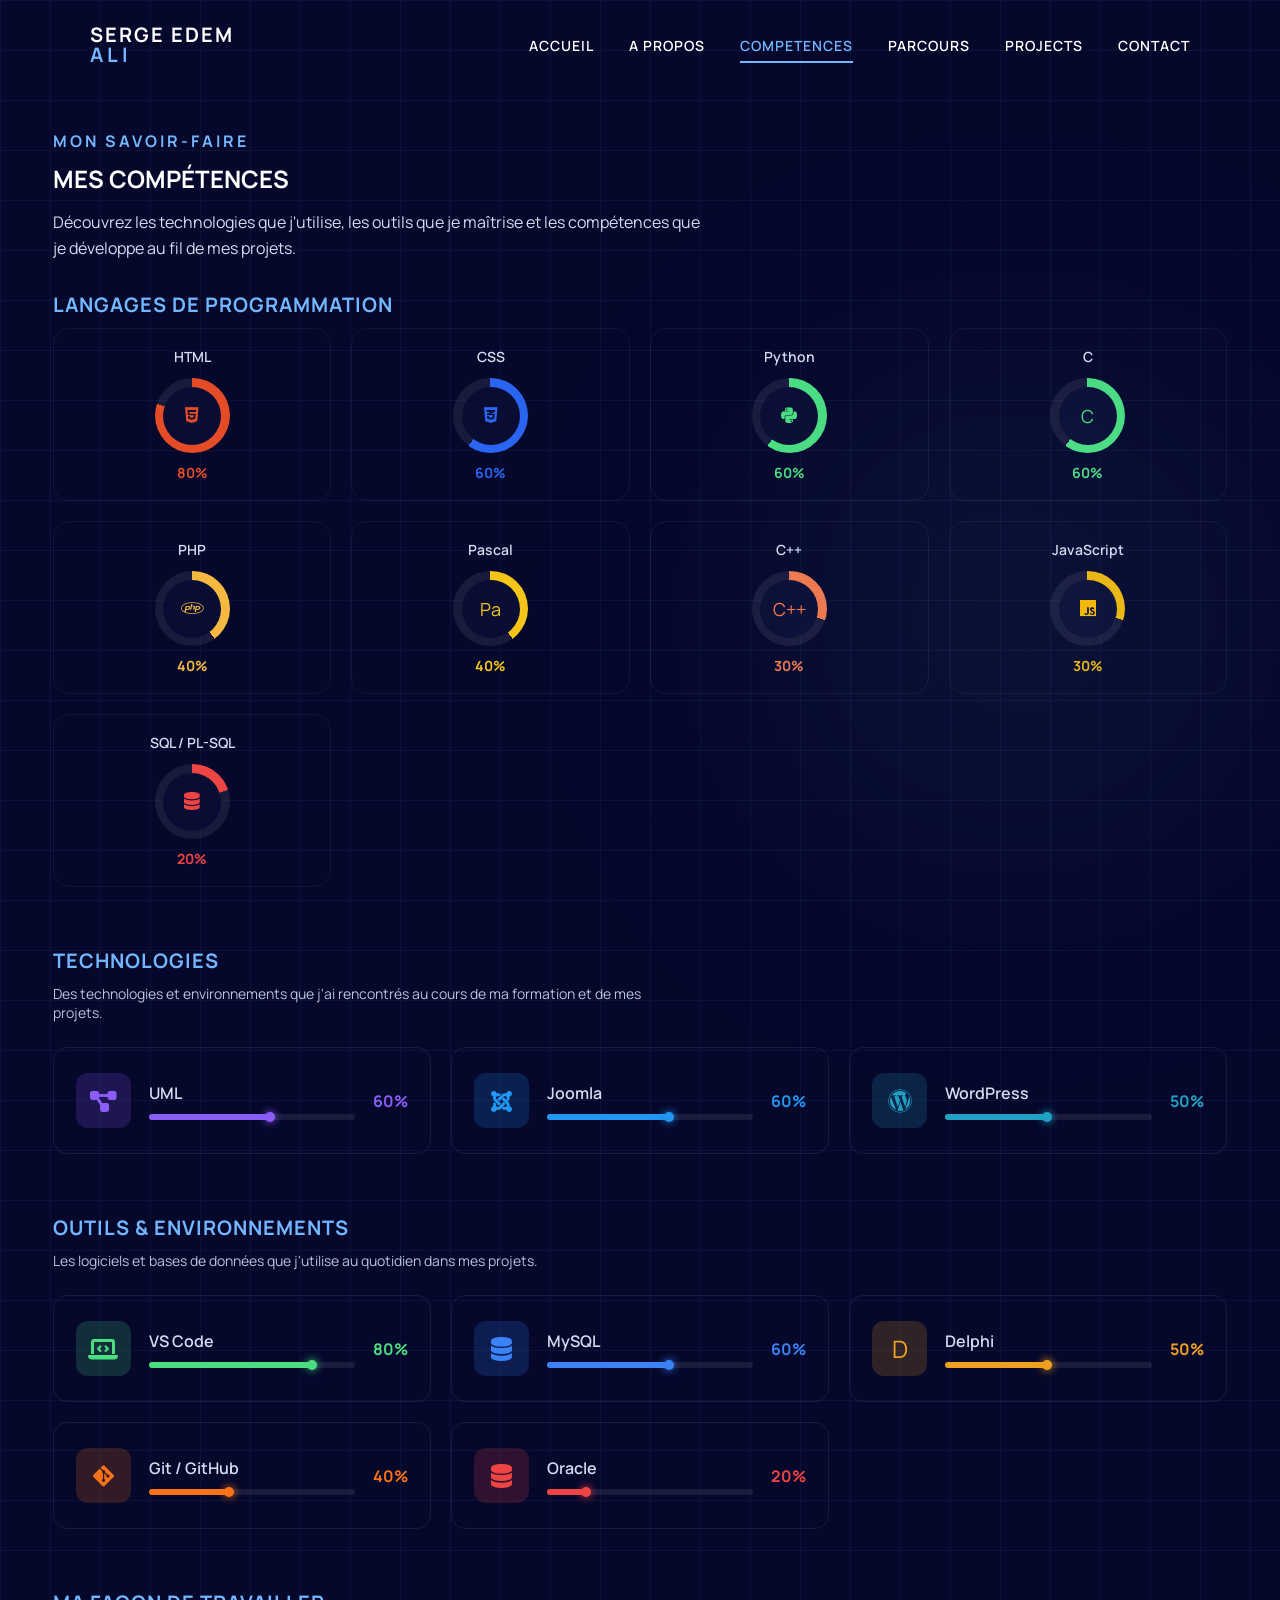
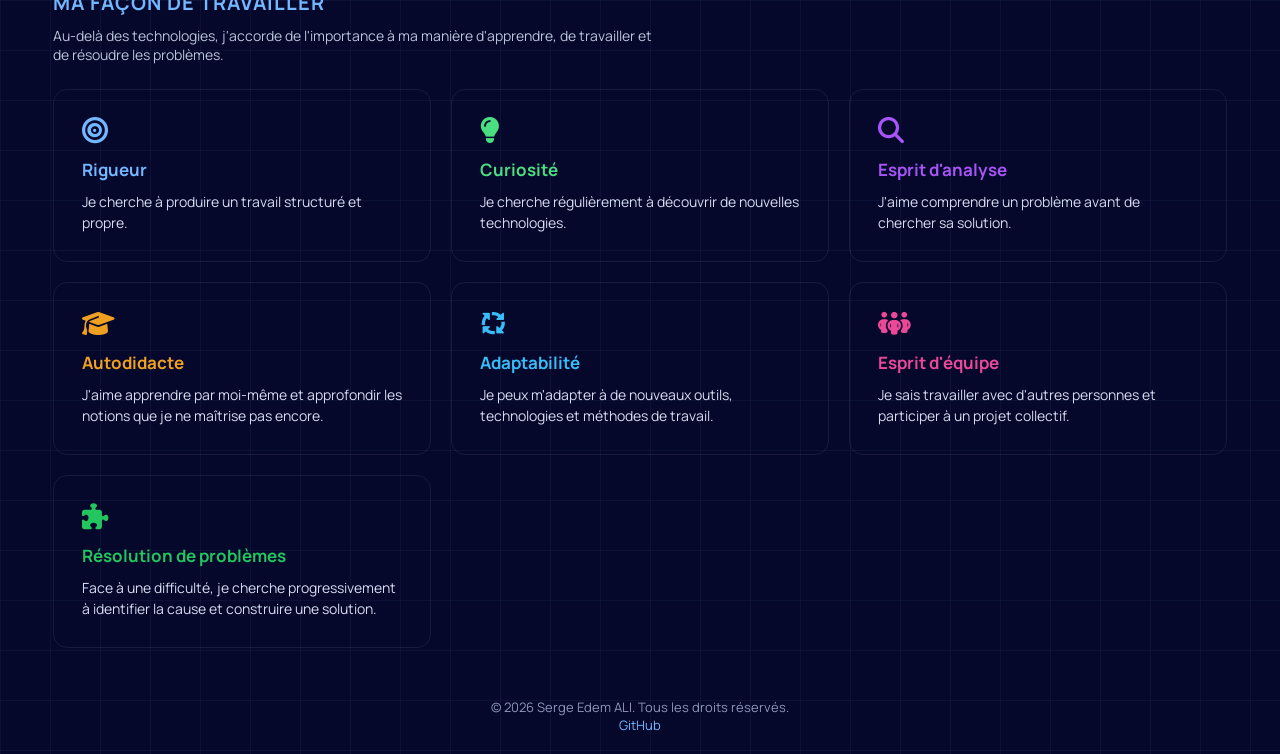
==== pages/competences.html @ 54b5ccaa "Initial commit" ====
<!DOCTYPE html>
<html lang="fr">
    <head>
        <meta charset="utf-8">
        <meta name="viewport" content="width=device-width, initial-scale=1.0">
        <title> mes competences</title>
        <link rel="stylesheet" href="../css/style.css">
        <link rel="stylesheet" href="https://cdnjs.cloudflare.com/ajax/libs/font-awesome/6.5.1/css/all.min.css">
    </head>
    <body>
        <header>
            <nav class="navbar">
                <div class="identite">
                    <span class="prenom">SERGE EDEM</span>
                    <span class="nom">ALI</span>
                </div>
                <button class="menu-toggle" aria-label="Ouvrir le menu">
                    <span></span>
                    <span></span>
                    <span></span>
                </button>
                    <ul class="menu">
                        <li><a href="../index.html">ACCUEIL</a></li>
                        <li><a href="apropos.html">A PROPOS</a></li>
                        <li><a href="competences.html" class="active">COMPETENCES</a></li>
                        <li><a href="parcours.html">PARCOURS</a></li>
                        <li><a href="projets.html" >PROJECTS</a></li>
                        <li><a href="contact.html">CONTACT</a></li>
                    </ul>
            </nav>
        </header>
        <main>
            <section class="hero-competences">
                <h2>MON SAVOIR-FAIRE</h2>
                <h1>MES COMPÉTENCES</h1>
                <p>
                    Découvrez les technologies que j'utilise, les outils que je maîtrise
                    et les compétences que je développe au fil de mes projets.
                </p>
            </section>

            <!-- LANGAGES DE PROGRAMMATION -->
            <section class="section-stack">
                <h2>LANGAGES DE PROGRAMMATION</h2>
                <div class="competences-container">

                    <div class="competence" style="--accent: #e34c26;">
                        <h3>HTML</h3>
                        <div class="cercle" style="--pourcentage: 80;">
                            <i class="fa-brands fa-html5"></i>
                        </div>
                        <span class="pct">80%</span>
                    </div>

                    <div class="competence" style="--accent: #2965f1;">
                        <h3>CSS</h3>
                        <div class="cercle" style="--pourcentage: 60;">
                            <i class="fa-brands fa-css3-alt"></i>
                        </div>
                        <span class="pct">60%</span>
                    </div>

                    <div class="competence" style="--accent: #4ade80;">
                        <h3>Python</h3>
                        <div class="cercle" style="--pourcentage: 60;">
                            <i class="fa-brands fa-python"></i>
                        </div>
                        <span class="pct">60%</span>
                    </div>

                    <div class="competence" style="--accent: #4ade80;">
                        <h3>C</h3>
                        <div class="cercle" style="--pourcentage: 60;">
                            <span class="logo-c">C</span>
                        </div>
                        <span class="pct">60%</span>
                    </div>

                    <div class="competence" style="--accent: #f5b942;">
                        <h3>PHP</h3>
                        <div class="cercle" style="--pourcentage: 40;">
                            <i class="fa-brands fa-php"></i>
                        </div>
                        <span class="pct">40%</span>
                    </div>

                    <div class="competence" style="--accent: #f5c518;">
                        <h3>Pascal</h3>
                        <div class="cercle" style="--pourcentage: 40;">
                            <span class="logo-c">Pa</span>
                        </div>
                        <span class="pct">40%</span>
                    </div>

                    <div class="competence" style="--accent: #f2784b;">
                        <h3>C++</h3>
                        <div class="cercle" style="--pourcentage: 30;">
                            <span class="logo-c">C++</span>
                        </div>
                        <span class="pct">30%</span>
                    </div>

                    <div class="competence" style="--accent: #f0b90b;">
                        <h3>JavaScript</h3>
                        <div class="cercle" style="--pourcentage: 30;">
                            <i class="fa-brands fa-js"></i>
                        </div>
                        <span class="pct">30%</span>
                    </div>

                    <div class="competence" style="--accent: #ef4444;">
                        <h3>SQL / PL-SQL</h3>
                        <div class="cercle" style="--pourcentage: 20;">
                            <i class="fa-solid fa-database"></i>
                        </div>
                        <span class="pct">20%</span>
                    </div>

                </div>
            </section>

            <!-- TECHNOLOGIES -->
            <section class="section-stack">
                <h2>TECHNOLOGIES</h2>
                <p class="intro-section">Des technologies et environnements que j'ai rencontrés au cours de ma formation et de mes projets.</p>
                <div class="tech-container">

                    <div class="carte-tech" style="--accent: #8b5cf6;">
                        <div class="tech-icone"><i class="fa-solid fa-diagram-project"></i></div>
                        <div class="tech-info">
                            <h3>UML</h3>
                            <div class="barre">
                                <div class="barre-remplie" style="width: 60%;"></div>
                            </div>
                        </div>
                        <span class="tech-pourcentage">60%</span>
                    </div>

                    <div class="carte-tech" style="--accent: #2196f3;">
                        <div class="tech-icone"><i class="fa-brands fa-joomla"></i></div>
                        <div class="tech-info">
                            <h3>Joomla</h3>
                            <div class="barre">
                                <div class="barre-remplie" style="width: 60%;"></div>
                            </div>
                        </div>
                        <span class="tech-pourcentage">60%</span>
                    </div>

                    <div class="carte-tech" style="--accent: #21a1c4;">
                        <div class="tech-icone"><i class="fa-brands fa-wordpress"></i></div>
                        <div class="tech-info">
                            <h3>WordPress</h3>
                            <div class="barre">
                                <div class="barre-remplie" style="width: 50%;"></div>
                            </div>
                        </div>
                        <span class="tech-pourcentage">50%</span>
                    </div>

                </div>
            </section>

            <!-- OUTILS & ENVIRONNEMENTS -->
            <section class="section-stack">
                <h2>OUTILS & ENVIRONNEMENTS</h2>
                <p class="intro-section">Les logiciels et bases de données que j'utilise au quotidien dans mes projets.</p>
                <div class="outils-container">

                    <div class="carte-tech" style="--accent: #4ade80;">
                        <div class="tech-icone"><i class="fa-solid fa-laptop-code"></i></div>
                        <div class="tech-info">
                            <h3>VS Code</h3>
                            <div class="barre">
                                <div class="barre-remplie" style="width: 80%;"></div>
                            </div>
                        </div>
                        <span class="tech-pourcentage">80%</span>
                    </div>

                    <div class="carte-tech" style="--accent: #3b82f6;">
                        <div class="tech-icone"><i class="fa-solid fa-database"></i></div>
                        <div class="tech-info">
                            <h3>MySQL</h3>
                            <div class="barre">
                                <div class="barre-remplie" style="width: 60%;"></div>
                            </div>
                        </div>
                        <span class="tech-pourcentage">60%</span>
                    </div>

                    <div class="carte-tech" style="--accent: #f0a020;">
                        <div class="tech-icone"><span class="logo-c">D</span></div>
                        <div class="tech-info">
                            <h3>Delphi</h3>
                            <div class="barre">
                                <div class="barre-remplie" style="width: 50%;"></div>
                            </div>
                        </div>
                        <span class="tech-pourcentage">50%</span>
                    </div>

                    <div class="carte-tech" style="--accent: #f97316;">
                        <div class="tech-icone"><i class="fa-brands fa-git-alt"></i></div>
                        <div class="tech-info">
                            <h3>Git / GitHub</h3>
                            <div class="barre">
                                <div class="barre-remplie" style="width: 40%;"></div>
                            </div>
                        </div>
                        <span class="tech-pourcentage">40%</span>
                    </div>

                    <div class="carte-tech" style="--accent: #ef4444;">
                        <div class="tech-icone"><i class="fa-solid fa-database"></i></div>
                        <div class="tech-info">
                            <h3>Oracle</h3>
                            <div class="barre">
                                <div class="barre-remplie" style="width: 20%;"></div>
                            </div>
                        </div>
                        <span class="tech-pourcentage">20%</span>
                    </div>

                </div>
            </section>

            <!-- MA FACON DE TRAVAILLER -->
            <section class="section-stack">
                <h2>MA FAÇON DE TRAVAILLER</h2>
                <p class="intro-section">Au-delà des technologies, j'accorde de l'importance à ma manière d'apprendre, de travailler et de résoudre les problèmes.</p>
                <div class="qualites-container">

                    <div class="carte-qualite" style="--accent: #72b7ff;">
                        <i class="fa-solid fa-bullseye"></i>
                        <h3>Rigueur</h3>
                        <p>Je cherche à produire un travail structuré et propre.</p>
                    </div>

                    <div class="carte-qualite" style="--accent: #4ade80;">
                        <i class="fa-solid fa-lightbulb"></i>
                        <h3>Curiosité</h3>
                        <p>Je cherche régulièrement à découvrir de nouvelles technologies.</p>
                    </div>

                    <div class="carte-qualite" style="--accent: #a855f7;">
                        <i class="fa-solid fa-magnifying-glass"></i>
                        <h3>Esprit d'analyse</h3>
                        <p>J'aime comprendre un problème avant de chercher sa solution.</p>
                    </div>

                    <div class="carte-qualite" style="--accent: #f0a020;">
                        <i class="fa-solid fa-graduation-cap"></i>
                        <h3>Autodidacte</h3>
                        <p>J'aime apprendre par moi-même et approfondir les notions que je ne maîtrise pas encore.</p>
                    </div>

                    <div class="carte-qualite" style="--accent: #38bdf8;">
                        <i class="fa-solid fa-arrows-spin"></i>
                        <h3>Adaptabilité</h3>
                        <p>Je peux m'adapter à de nouveaux outils, technologies et méthodes de travail.</p>
                    </div>

                    <div class="carte-qualite" style="--accent: #ec4899;">
                        <i class="fa-solid fa-people-group"></i>
                        <h3>Esprit d'équipe</h3>
                        <p>Je sais travailler avec d'autres personnes et participer à un projet collectif.</p>
                    </div>

                    <div class="carte-qualite" style="--accent: #22c55e;">
                        <i class="fa-solid fa-puzzle-piece"></i>
                        <h3>Résolution de problèmes</h3>
                        <p>Face à une difficulté, je cherche progressivement à identifier la cause et construire une solution.</p>
                    </div>

                </div>
            </section>

</main>
        <footer>
            <p>&copy; 2026 Serge Edem ALI. Tous les droits réservés.</p>
            <a href="https://github.com/Der-Furst-ux" target="_blank" rel="noopener noreferrer">GitHub</a>
        </footer>
        <script src="../js/script.js"></script>
    </body>
</html>
---- css/style.css ----
@import url('https://fonts.googleapis.com/css2?family=Manrope:wght@400;500;600;700;800&display=swap');

* {
    margin: 0;
    padding: 0;
    box-sizing: border-box;
}

body {
    min-height: 100vh;
    background-color: #05072b;
    color: white;
    font-family: 'Manrope', sans-serif;
    background-image:linear-gradient(rgba(114, 183, 255, 0.06) 1px, transparent 1px),
        linear-gradient(90deg, rgba(114, 183, 255, 0.06) 1px, transparent 1px);
    background-size: 50px 50px;
    position: relative;
    overflow-x: hidden;
}
/*ajout de jeu de lumiere*/

body::after {
    content: "";
    position: fixed;
    width: 400px;
    height: 400px;
    right: 5%;
    bottom: 10%;
    background: #72b7ff;
    border-radius: 50%;
    filter: blur(150px);
    opacity: 0.12;
    pointer-events: none;
}
/* Navbar*/

.navbar {
    display: flex;
    justify-content: space-between;
    align-items: center;
    padding: 25px 7%;
    position: relative;
    z-index: 10;
}
/*identite*/
.identite {
    display: flex;
    flex-direction: column;
    line-height: 1;
    cursor: default;
}

.prenom {
    font-size: 20px;
    font-weight: 700;
    letter-spacing: 2px;
}

.nom {
    font-size: 20px;
    font-weight: 700;
    letter-spacing: 4px;
    color: #72b7ff;
}

/*menu*/

.menu {
    display: flex;
    gap: 35px;
    list-style: none;
}

.menu a {
    color: white;
    text-decoration: none;
    font-size: 14px;
    font-weight: 600;
    transition: 0.3s;
    letter-spacing: 1px;
    padding: 8px 0;
    position: relative;
}

.menu a::after {
    content: "";
    position: absolute;
    left: 0;
    bottom: 0;
    width: 0%;
    height: 2px;
    background-color: #72b7ff;
    transition: width 0.3s;
}
.menu a.active {
    color: #72b7ff;
}

.menu a.active::after {
    width: 100%;
}
/*animation de la ligne sous les element de la navbar*/

.menu a:hover::after {
    width: 100%;
}


.menu a:hover {
    color: #72b7ff;
}

/* le hero*/

.hero {
    display: flex;
    justify-content: center;
    align-items: center;
    min-height: calc(100vh - 90px);
    padding: 50px 7%;
}

.hero-content {
    width: 100%;
    max-width: 1200px;
    display: grid;
    grid-template-columns: 1fr 1fr;
    align-items: center;
    gap: 70px;
}

/*PHOTO*/
.photo{
    position: relative;
    display: flex;
    justify-content: center;
    align-items: center;
}
/*ajout de petit cercle decoratif autour de la photo*/
.photo::before {
    content: "";
    position: absolute;
    width: 390px;
    height: 500px;
    border: 1px solid rgba(114, 183, 255, 0.15);
    border-radius: 50%;
    transform: rotate(-20deg);
    z-index: 0;
}
/*Ajout de petit poin lumineux à cote de la photo*/
.photo::after {
    content: "";
    position: absolute;
    width: 12px;
    height: 12px;
    top: 15%;
    right: 8%;
    background-color: #72b7ff;
    border-radius: 50%;
    box-shadow: 0 0 20px #72b7ff;
    z-index: 2;
}

.photo img{
    width: 380px;
    height: 490px;
    object-fit: cover;
    border-radius: 50%;
    border: 3px solid #72b7ff;
    box-shadow:
        0 0 30px rgba(114, 183, 255, 0.4),
        0 0 60px rgba(114, 183, 255, 0.2);
    position: relative;
    z-index: 1;
}


/*textt*/

.hero-content h2 {
    font-size: 18px;
    font-weight: 500;
    letter-spacing: 4px;
    margin-bottom: 15px;
    color: #72b7ff;
}


.hero-content h1 {
    font-size: clamp(60px, 7vw, 110px);
    font-weight: 700;
    letter-spacing: 3px;
    margin-bottom: 48px;
    line-height: 0.95;
}

/*nom*/
.hero-name {
    margin-bottom: 8px;
    font-size: 26px;
    font-weight: 600;
    letter-spacing: 3px;
}

/*role*/
.hero-role {
    margin-bottom: 25px;
    font-size: 18px;
    font-weight: 400;
    letter-spacing: 2px;
    color: #b8c4d9;
}

/*description*/
.hero-description {
    max-width: 90%;
    font-size: 14px;
    line-height: 1.7;
    color: #d4dcf0;
    margin: 20px auto;
}

/*boutton*/

.btn-explorer{
    display:inline-block;
    align-items: center;
    gap: 12px;
    padding: 10px 22px;
    border: 1px solid #72b7ff;
    color: white;
    text-decoration: none;
    border-radius: 5px;
    margin-top: 30px;
    letter-spacing: 1px;
    transition: 0.3s;
}

.btn-explorer:hover{
    background-color: #72b7ff;
    color: #05072b;
}

.btn-explorer span {
    font-size: 20px;
    transition: transform 0.3s;
}

.btn-explorer:hover span {
    transform: translateX(6px);
}

/*footer*/
footer {
    text-align: center;
    padding: 20px;
    font-size: 13px;
    color: #8d96b8;
}

footer a {
    color: #72b7ff;
    text-decoration: none;
}

/*menu hamburger mobile*/
.menu-toggle {
    display: none;
    width: 35px;
    height: 30px;
    padding: 0;
    background: transparent;
    border: none;
    position: relative;
    z-index: 20;
    font-size: 30px;
    cursor: pointer;
    color: white;
}

.menu-toggle span {
    display: block;
    width: 100%;
    height: 2px;
    background-color: white;
    margin: 6px 0;
    transition: transform 0.3s ease,
                opacity 0.3s ease,
                background-color 0.3s ease;
}
/* RESPONSIVE*/

@media (max-width: 768px) {
    .navbar {
        flex-direction: row;
        justify-content: space-between;
        align-items: center;
        padding: 25px 5%;
    }
    .menu-toggle {
        display: block;
    }
    .menu-toggle.active span:nth-child(1) {
    transform: translateY(8px) rotate(45deg);
    }
    .menu-toggle.active span:nth-child(2) {
    opacity: 0;
    }
    .menu-toggle.active span:nth-child(3) {
    transform: translateY(-8px) rotate(-45deg);
    }
    .menu {
        display: none;
    }
    .menu.menu-open {
    display: flex;
    flex-direction: column;
    align-items: center;
    gap: 25px;
    position: absolute;
    top: 100%;
    left: 0;
    width: 100%;
    padding: 30px 0;
    background-color: #05072b;
    border-top: 1px solid rgba(114, 183, 255, 0.2);
}
/*hero*/

    .hero {
        min-height: auto;
        padding: 60px 5%;
    }

    .hero-content {
        grid-template-columns: 1fr;
        gap: 50px;
    }

    .hero-content h1 {
        font-size: 48px;
        letter-spacing: 3px;
    }

    .hero-description {
        max-width: 90%;
        margin: 20px auto;
        line-height: 1.7;
        font-size: 14px;
    }
/*photo*/

    .photo {
        transform: translate(0, 0);

    }

    .photo img {
        width: 280px;
        height: 350px;
    }

    .photo::before {
        width: 310px;
        height: 370px;
    }

    /*halos*/
    body::before {
        width: 300px;
        height: 300px;
        filter: blur(100px);
    }

    body::after {
        width: 280px;
        height: 280px;
        filter: blur(100px);
    }

}
/* page A propos*/
.hero-apropos {
    max-width: 1200px;
    padding: 40px 1% 0;
    margin: 0 auto;
}
.section-apropos {
    width: 100%;
    max-width: 1200px;
    margin: 0 auto;
    display: grid;
    grid-template-columns: 1fr 1fr;
    align-items: center;
    gap: 60px;
    padding: 20px 1%;
}

.me {
    width: 100%;
}

.hero-apropos {
    margin-bottom: 25px;
    color: #72b7ff;
}

.texte-apropos {
    border: 1px solid rgba(114, 183, 255, 0.3);
    border-radius: 15px;
    padding: 20px;
}

.texte-apropos p {
    padding-bottom: 20px;
    margin-bottom: 20px;
    border-bottom: 1px solid rgba(114, 183, 255, 0.2);
    font-size: 14px;
    line-height: 1.5;
}

.texte-apropos p:last-child {
    border-bottom: none;
    margin-bottom: 0;
    padding-bottom: 0;
}

.photo-serge {
    position: relative;
    display: flex;
    justify-content: center;
    align-items: center;
}

.photo-serge img {
    width: 380px;
    height: 490px;
    object-fit: cover;
    border-radius: 50%;
    border: 3px solid #72b7ff;
    box-shadow:
        0 0 30px rgba(114, 183, 255, 0.4),
        0 0 60px rgba(114, 183, 255, 0.2);
    position: relative;
    z-index: 1;
}

.photo-serge::after {
    content: "";
    position:absolute;
    width: 10px;
    height: 10px;
    top: 15%;
    right: 8%;
    background-color: #72b7ff;
    border-radius: 50%;
    box-shadow: 0 0 10px #72b7ff;
    z-index: 1;
}

@media (max-width: 768px) {
    .section-apropos {
        grid-template-columns: 1fr;
        gap: 30px;
    }
    .me{
        order: 1;
    }
    .photo-serge{
        display: flex;
        justify-content: center;
        order: 2;
    }
}   

/*page contact*/

.hero-contact{
    max-width: 1200px;
    padding: 40px 1% 0;
    margin: 0 auto;
}

.section-contact {
    width: 100%;
    max-width: 1200px;
    margin: 0 auto;
    display: grid;
    grid-template-columns: 1fr 1fr;
    align-items: center;
    gap: 60px;
    padding: 20px 1%;
}

.lien {
    width: 100%;
    border: 1px solid rgba(114, 183, 255, 0.3);
    border-radius: 15px;
    padding: 30px;
}

.hero-contact h1{
    margin-bottom: 25px;
    color: #72b7ff;
}

.hero-contact p {
    max-width: 650px;
}

.photo-edem {
    position: relative;
    width: fit-content;
    margin: 0 auto;
}

.lien-contact a {
    display: block;
    padding-bottom: 20px;
    margin-bottom: 20px;
    border-bottom: 1px solid rgba(114, 183, 255, 0.2);
    font-size: 16px;
    line-height: 1.6;
    color: white;
    text-decoration: none;
}

.lien-contact a:last-child {
    border-bottom: none;
    margin-bottom: 0;
    padding-bottom: 0;
}

.lien-contact a i {
    color:#d4dcf0;
    margin-right: 10px;
    width: 18px;
}

.photo-edem img {
    width: 380px;
    height: 490px;
    object-fit: cover;
    border-radius: 50%;
    border: 3px solid #72b7ff;
    box-shadow:
        0 0 30px rgba(114, 183, 255, 0.4),
        0 0 60px rgba(114, 183, 255, 0.2);
    position: relative;
    z-index: 1;
}

.photo-edem::after {
    content: "";
    position:absolute;
    width: 10px;
    height: 10px;
    top: 15%;
    right: 8%;
    background-color: #72b7ff;
    border-radius: 50%;
    box-shadow: 0 0 10px #72b7ff;
    z-index: 1;
}

/* Formulaire de contact */
button.btn-explorer {
    background: transparent;
    cursor: pointer;
    font-family: 'Manrope', sans-serif;
    font-size: 14px;
    letter-spacing: 1px;
}
.form-contact {
    max-width: 700px;
    margin: 40px auto 0;
    padding: 20px 1%;
}

.form-contact h2 {
    margin-bottom: 25px;
    color: #72b7ff;
}

.champ {
    margin-bottom: 20px;
}

.champ label {
    display: block;
    margin-bottom: 8px;
    font-size: 14px;
    color: #b8c4d9;
}

.champ input,
.champ textarea {
    width: 100%;
    padding: 12px 15px;
    background-color: rgba(255, 255, 255, 0.05);
    border: 1px solid rgba(114, 183, 255, 0.3);
    border-radius: 8px;
    color: white;
    font-family: 'Manrope', sans-serif;
    font-size: 14px;
}


.champ input:focus,
.champ textarea:focus {
    outline: none;
    border-color: #72b7ff;
}

#formStatus {
    margin-top: 15px;
    font-size: 14px;
    color: #72b7ff;
}

@media (max-width: 768px) {
    .section-contact {
        grid-template-columns: 1fr;
        gap: 30px;
    }
    .lien {
        order: 1;
    }
    .photo-serge{
        display: flex;
        justify-content: center;
        order: 2;
    }
}   

/* Page parcours */
.hero-parcours {
    max-width: 1200px;
    padding: 40px 1% 0;
    margin: 0 auto;
}

.hero-parcours-top {
    display: flex;
    align-items: center;
    gap: 20px;
}

.avatar-parcours {
    width: 90px;
    height: 90px;
    border-radius: 50%;
    object-fit: cover;
    border: 3px solid #72b7ff;
    flex-shrink: 0;
}

.hero-parcours h1 {
    margin-bottom: 15px;
    color: #72b7ff;
}

.section-parcours {
    max-width: 800px;
    margin: 0 auto;
    padding: 40px 1%;
}

.timeline {
    position: relative;
    padding-left: 30px;
    border-left: 2px solid rgba(114, 183, 255, 0.3);
}

.etape {
    opacity: 0;
    transform:translateY(20px);
    transition: opacity 0.6s ease, transform 0.6s ease;
}
.etape.visible {
    opacity: 1;
    transform: translateY(0);
}

.etape:last-child {
    margin-bottom: 0;
}

.point {
    position: absolute;
    left: -46px;
    top: 0;
    width: 30px;
    height: 30px;
    background-color: #05072b;
    border: 2px solid #72b7ff;
    border-radius: 50%;
    display: flex;
    align-items: center;
    justify-content: center;
    font-size: 13px;
    color: #f1f3f6;
    box-shadow: 0 0 10px rgba(114, 183, 255, 0.4);
}

.contenu-etape .date {
    display: block;
    font-weight: 700;
    color: #72b7ff;
    margin-bottom: 8px;
    font-size: 15px;
    letter-spacing: 1px;
}

.contenu-etape p {
    font-size: 14px;
    line-height: 1.6;
    color: #d4dcf0;
}

.contenu-etape {
    border-radius: 10px;
    padding: 10px 15px;
    transition: background 0.3s ease, box-shadow 0.3s ease, transform 0.3s ease;
}

.etape:hover .contenu-etape {
    background: rgba(114, 183, 255, 0.08);
    box-shadow: 0 0 20px rgba(114, 183, 255, 0.4);
    transform: scale(1.02);
}


@media (max-width: 768px) {
    .section-parcours {
        padding: 30px 5%;
    }
}

/* ==================== PAGE COMPETENCES ==================== */

.hero-competences {
    max-width: 1200px;
    padding: 40px 1% 0;
    margin: 0 auto;
}

.hero-competences h2 {
    font-size: 16px;
    letter-spacing: 3px;
    color: #72b7ff;
    margin-bottom: 10px;
}

.hero-competences h1 {
    margin-bottom: 15px;
}

.hero-competences p {
    max-width: 650px;
    color: #d4dcf0;
    line-height: 1.6;
}

.section-stack {
    max-width: 1200px;
    margin: 0 auto;
    padding: 30px 1%;
}

.section-stack > h2 {
    color: #72b7ff;
    font-size: 20px;
    margin-bottom: 10px;
    letter-spacing: 1px;
}

.intro-section {
    color: #b8c4d9;
    font-size: 14px;
    margin-bottom: 25px;
    max-width: 600px;
}

/* ---------- CERCLES (langages) ---------- */

.competences-container {
    display: grid;
    grid-template-columns: repeat(4, 1fr);
    gap: 20px;
    text-align: center;
}

.competence {
    padding: 18px 10px;
    border-radius: 16px;
    border: 1px solid rgba(255, 255, 255, 0.06);
    transition: background 0.3s ease, transform 0.3s ease, box-shadow 0.3s ease;
}

.competence:hover {
    background: rgba(255, 255, 255, 0.04);
    transform: translateY(-5px);
    box-shadow: 0 0 20px color-mix(in srgb, var(--accent) 40%, transparent);
}

.competence h3 {
    font-size: 14px;
    color: #d4dcf0;
    font-weight: 600;
    margin-bottom: 12px;
}

.cercle {
    width: 75px;
    height: 75px;
    border-radius: 50%;
    margin: 0 auto;
    display: flex;
    align-items: center;
    justify-content: center;
    position: relative;
    background: conic-gradient(
        var(--accent) calc(var(--pourcentage) * 1%),
        rgba(255, 255, 255, 0.08) 0
    );
}

.cercle::before {
    content: "";
    position: absolute;
    width: 58px;
    height: 58px;
    border-radius: 50%;
    background-color: #0a0d33;
}

.cercle i,
.cercle .logo-c {
    position: relative;
    z-index: 1;
    font-size: 18px;
    color: var(--accent);
}

.pct {
    display: block;
    margin-top: 10px;
    font-size: 14px;
    font-weight: 700;
    color: var(--accent);
}

/* ---------- CARTES A BARRE (technologies / outils) ---------- */

.tech-container,
.outils-container {
    display: grid;
    grid-template-columns: repeat(3, 1fr);
    gap: 20px;
}

.carte-tech {
    display: flex;
    align-items: center;
    gap: 18px;
    border: 1px solid rgba(255, 255, 255, 0.08);
    border-radius: 14px;
    padding: 25px 22px;
    transition: background 0.3s ease, transform 0.3s ease, box-shadow 0.3s ease;
}

.carte-tech:hover {
    background: rgba(255, 255, 255, 0.04);
    transform: translateY(-4px);
    box-shadow: 0 0 20px color-mix(in srgb, var(--accent) 35%, transparent);
}

.tech-icone {
    width: 55px;
    height: 55px;
    flex-shrink: 0;
    border-radius: 12px;
    background: color-mix(in srgb, var(--accent) 18%, transparent);
    display: flex;
    align-items: center;
    justify-content: center;
    font-size: 24px;
    color: var(--accent);
}

.tech-info {
    flex: 1;
}

.tech-info h3 {
    font-size: 16px;
    color: #d4dcf0;
    margin-bottom: 10px;
    font-weight: 600;
}

.barre {
    position: relative;
    width: 100%;
    height: 6px;
    background-color: rgba(255, 255, 255, 0.08);
    border-radius: 10px;
}

.barre-remplie {
    height: 100%;
    border-radius: 10px;
    background-color: var(--accent);
    position: relative;
}

.barre-remplie::after {
    content: "";
    position: absolute;
    right: -3px;
    top: 50%;
    transform: translateY(-50%);
    width: 10px;
    height: 10px;
    border-radius: 50%;
    background-color: var(--accent);
    box-shadow: 0 0 8px var(--accent);
}

.tech-pourcentage {
    font-size: 16px;
    font-weight: 700;
    color: var(--accent);
    flex-shrink: 0;
}

/* ---------- CARTES QUALITES ---------- */

.qualites-container {
    display: grid;
    grid-template-columns: repeat(3, 1fr);
    gap: 20px;
}

.carte-qualite {
    border: 1px solid rgba(255, 255, 255, 0.08);
    border-radius: 14px;
    padding: 28px;
    transition: background 0.3s ease, transform 0.3s ease, box-shadow 0.3s ease;
}

.carte-qualite:hover {
    background: rgba(255, 255, 255, 0.04);
    transform: translateY(-5px);
    box-shadow: 0 0 20px color-mix(in srgb, var(--accent) 35%, transparent);
}

.carte-qualite i {
    font-size: 26px;
    color: var(--accent);
    margin-bottom: 14px;
    display: block;
}

.carte-qualite h3 {
    color: var(--accent);
    font-size: 17px;
    margin-bottom: 10px;
}

.carte-qualite p {
    font-size: 14px;
    color: #d4dcf0;
    line-height: 1.5;
}

/* ---------- RESPONSIVE ---------- */

@media (max-width: 900px) {
    .competences-container,
    .tech-container,
    .outils-container,
    .qualites-container {
        grid-template-columns: repeat(2, 1fr);
    }
}

@media (max-width: 500px) {
    .competences-container,
    .tech-container,
    .outils-container,
    .qualites-container {
        grid-template-columns: 1fr;
    }

    .cercle {
        width: 90px;
        height: 90px;
    }

    .cercle::before {
        width: 68px;
        height: 68px;
    }

    .carte-tech {
        flex-wrap: wrap;
    }
}

/* ==================== PAGE PROJETS ==================== */

.hero-projets {
    max-width: 1200px;
    padding: 40px 1% 0;
    margin: 0 auto;
}

.hero-projets h2 {
    font-size: 16px;
    letter-spacing: 3px;
    color: #72b7ff;
    margin-bottom: 10px;
}

.hero-projets h1 {
    margin-bottom: 15px;
}

.hero-projets p {
    max-width: 650px;
    color: #d4dcf0;
    line-height: 1.6;
}

/* Projet actuel */
.carte-projet {
    position: relative;
    border: 1px solid rgba(114, 183, 255, 0.3);
    border-radius: 16px;
    padding: 30px;
    max-width: 700px;
    transition: background 0.3s ease, transform 0.3s ease, box-shadow 0.3s ease;
}
.carte-projet:hover {
    background: rgba(114, 183, 255, 0.05);
    transform: translateY(-5px);
    box-shadow: 0 0 25px rgba(114, 183, 255, 0.3);
}

.carte-projet h3 {
    font-size: 20px;
    color: #72b7ff;
    margin-bottom: 15px;
}

.carte-projet p {
    font-size: 14px;
    line-height: 1.6;
    color: #d4dcf0;
    margin-bottom: 20px;
}

.projet-tags {
    display: flex;
    gap: 10px;
    flex-wrap: wrap;
    margin-bottom: 25px;
}

.tag {
    padding: 6px 14px;
    border: 1px solid rgba(114, 183, 255, 0.3);
    border-radius: 20px;
    font-size: 12px;
    color: #72b7ff;
}

.projet-badge {
    position: absolute;
    top: -12px;
    right: 25px;
    padding: 5px 15px;
    border-radius: 20px;
    font-size: 12px;
    font-weight: 700;
}

.projet-badge.en-cours {
    background-color: #4ade80;
    color: #05072b;
}

.projet-badge.prevu {
    background-color: rgba(255, 255, 255, 0.1);
    color: #d4dcf0;
    border: 1px solid rgba(255, 255, 255, 0.2);
}

/* Roadmap */
.roadmap-container {
    display: grid;
    grid-template-columns: repeat(3, 1fr);
    gap: 20px;
}

.carte-roadmap {
    position: relative;
    border: 1px solid rgba(255, 255, 255, 0.08);
    border-radius: 14px;
    padding: 28px;
    transition: background 0.3s ease, transform 0.3s ease, box-shadow 0.3s ease;
}

.carte-roadmap:hover {
    background: rgba(255, 255, 255, 0.04);
    transform: translateY(-5px);
    box-shadow: 0 0 20px color-mix(in srgb, var(--accent) 35%, transparent);
}

.carte-roadmap i {
    font-size: 26px;
    color: var(--accent);
    margin-bottom: 14px;
    display: block;
}

.carte-roadmap h3 {
    color: var(--accent);
    font-size: 16px;
    margin-bottom: 10px;
}

.carte-roadmap p {
    font-size: 13px;
    color: #d4dcf0;
    line-height: 1.5;
}

@media (max-width: 900px) {
    .roadmap-container {
        grid-template-columns: repeat(2, 1fr);
    }
}

@media (max-width: 600px) {
    .roadmap-container {
        grid-template-columns: 1fr;
    }
    .carte-projet {
        padding: 22px;
    }
}
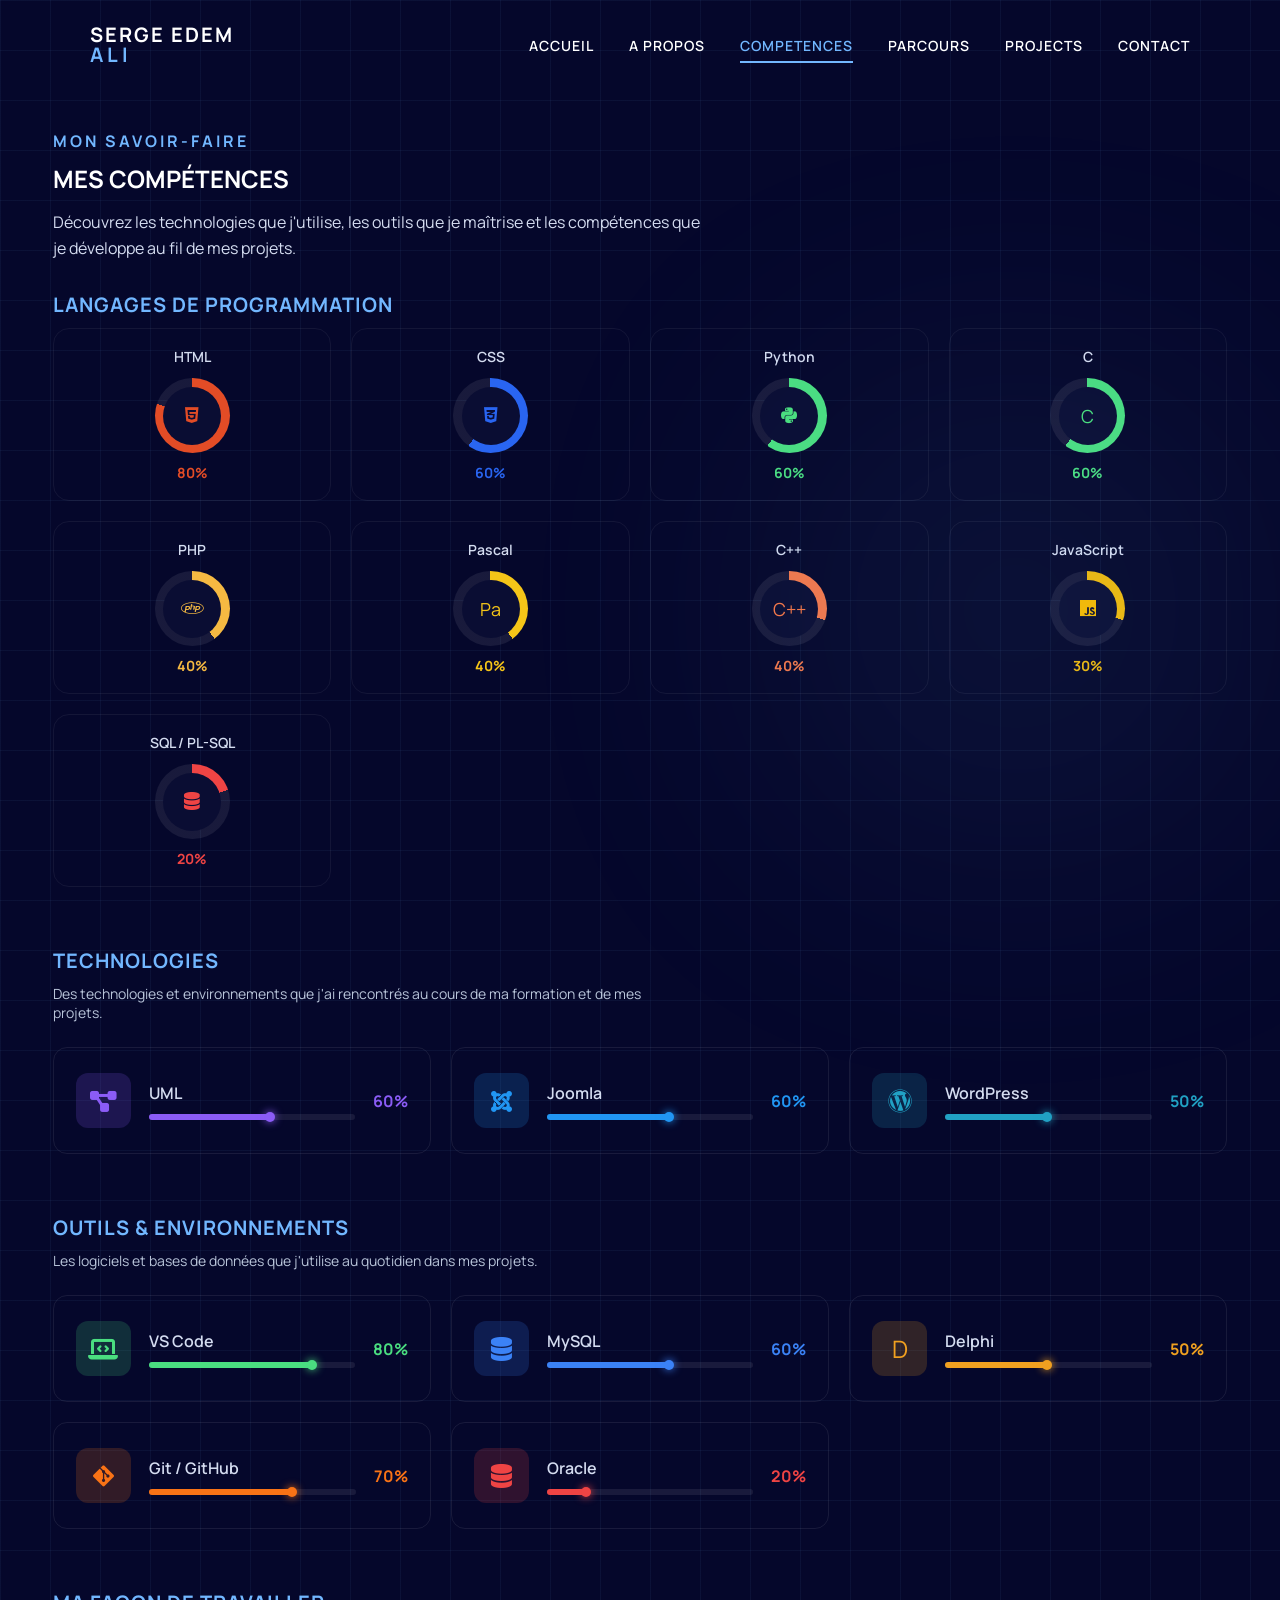
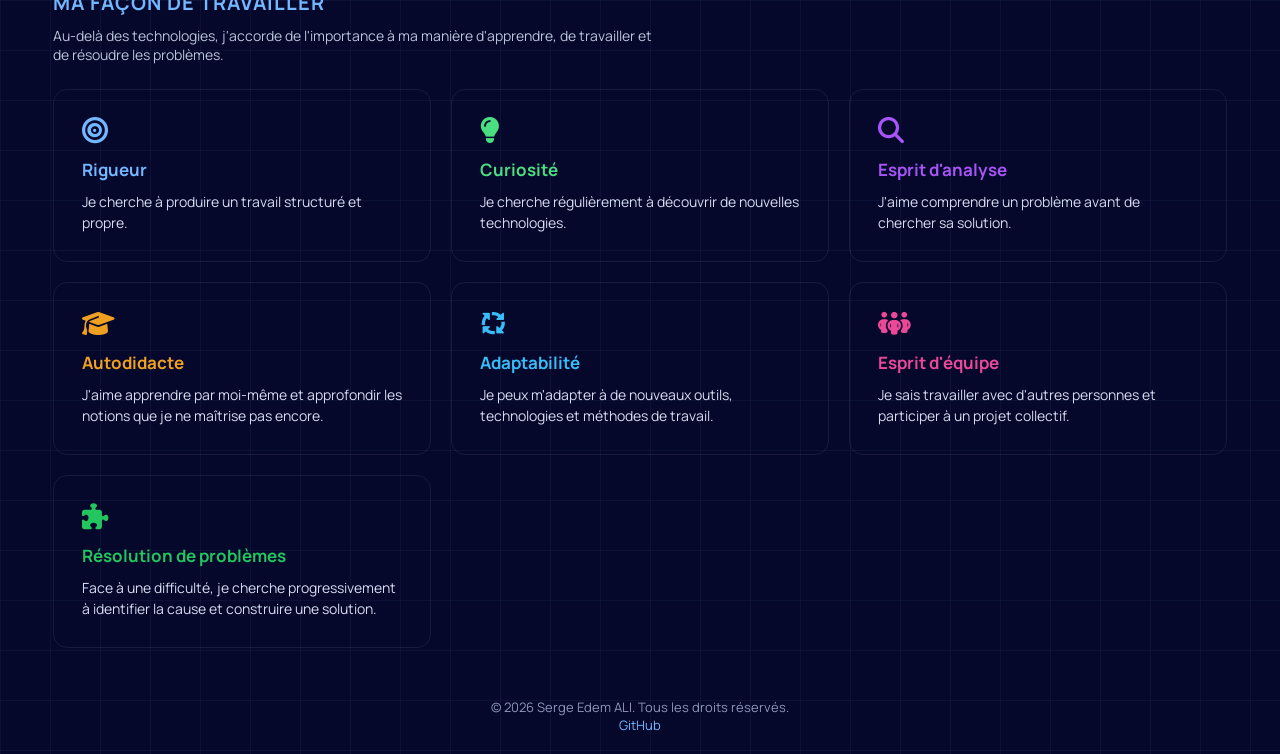
==== commit dfd0dbc5: "Fix: mis à jours outils & environement" ====
--- a/pages/competences.html
+++ b/pages/competences.html
@@ -97,7 +97,7 @@
                         <div class="cercle" style="--pourcentage: 30;">
                             <span class="logo-c">C++</span>
                         </div>
-                        <span class="pct">30%</span>
+                        <span class="pct">40%</span>
                     </div>
 
                     <div class="competence" style="--accent: #f0b90b;">
@@ -205,10 +205,10 @@
                         <div class="tech-info">
                             <h3>Git / GitHub</h3>
                             <div class="barre">
-                                <div class="barre-remplie" style="width: 40%;"></div>
-                            </div>
-                        </div>
-                        <span class="tech-pourcentage">40%</span>
+                                <div class="barre-remplie" style="width: 70%;"></div>
+                            </div>
+                        </div>
+                        <span class="tech-pourcentage">70%</span>
                     </div>
 
                     <div class="carte-tech" style="--accent: #ef4444;">
--- a/css/style.css
+++ b/css/style.css
@@ -448,14 +448,14 @@
 .photo-serge::after {
     content: "";
     position:absolute;
-    width: 10px;
-    height: 10px;
+    width: 12px;
+    height: 12px;
     top: 15%;
     right: 8%;
     background-color: #72b7ff;
     border-radius: 50%;
-    box-shadow: 0 0 10px #72b7ff;
-    z-index: 1;
+    box-shadow: 0 0 20px #72b7ff;
+    z-index: 2;
 }
 
 @media (max-width: 768px) {
@@ -465,6 +465,14 @@
     }
     .me{
         order: 1;
+    }
+    .photo-serge img{
+        width:280px;
+        height: 350px;
+    }
+    .photo-serge::before {
+        width:310px;
+        height: 370px;
     }
     .photo-serge{
         display: flex;
@@ -510,8 +518,9 @@
 
 .photo-edem {
     position: relative;
-    width: fit-content;
-    margin: 0 auto;
+    display: flex;
+    justify-content: center;
+    align-items: center;
 }
 
 .lien-contact a {
@@ -553,14 +562,14 @@
 .photo-edem::after {
     content: "";
     position:absolute;
-    width: 10px;
-    height: 10px;
+    width: 12px;
+    height: 12px;
     top: 15%;
     right: 8%;
     background-color: #72b7ff;
     border-radius: 50%;
-    box-shadow: 0 0 10px #72b7ff;
-    z-index: 1;
+    box-shadow: 0 0 20px #72b7ff;
+    z-index: 2;
 }
 
 /* Formulaire de contact */
@@ -626,11 +635,20 @@
     .lien {
         order: 1;
     }
-    .photo-serge{
+    .photo-edem{
         display: flex;
         justify-content: center;
         order: 2;
     }
+    .photo-edem::before{
+        width: 310px;
+        height: 370px;
+    }
+    .photo-edem img{
+        width:280px;
+        height: 350px;
+    }
+    
 }   
 
 /* Page parcours */
@@ -651,6 +669,7 @@
     height: 90px;
     border-radius: 50%;
     object-fit: cover;
+    object-position: top;
     border: 3px solid #72b7ff;
     flex-shrink: 0;
 }
